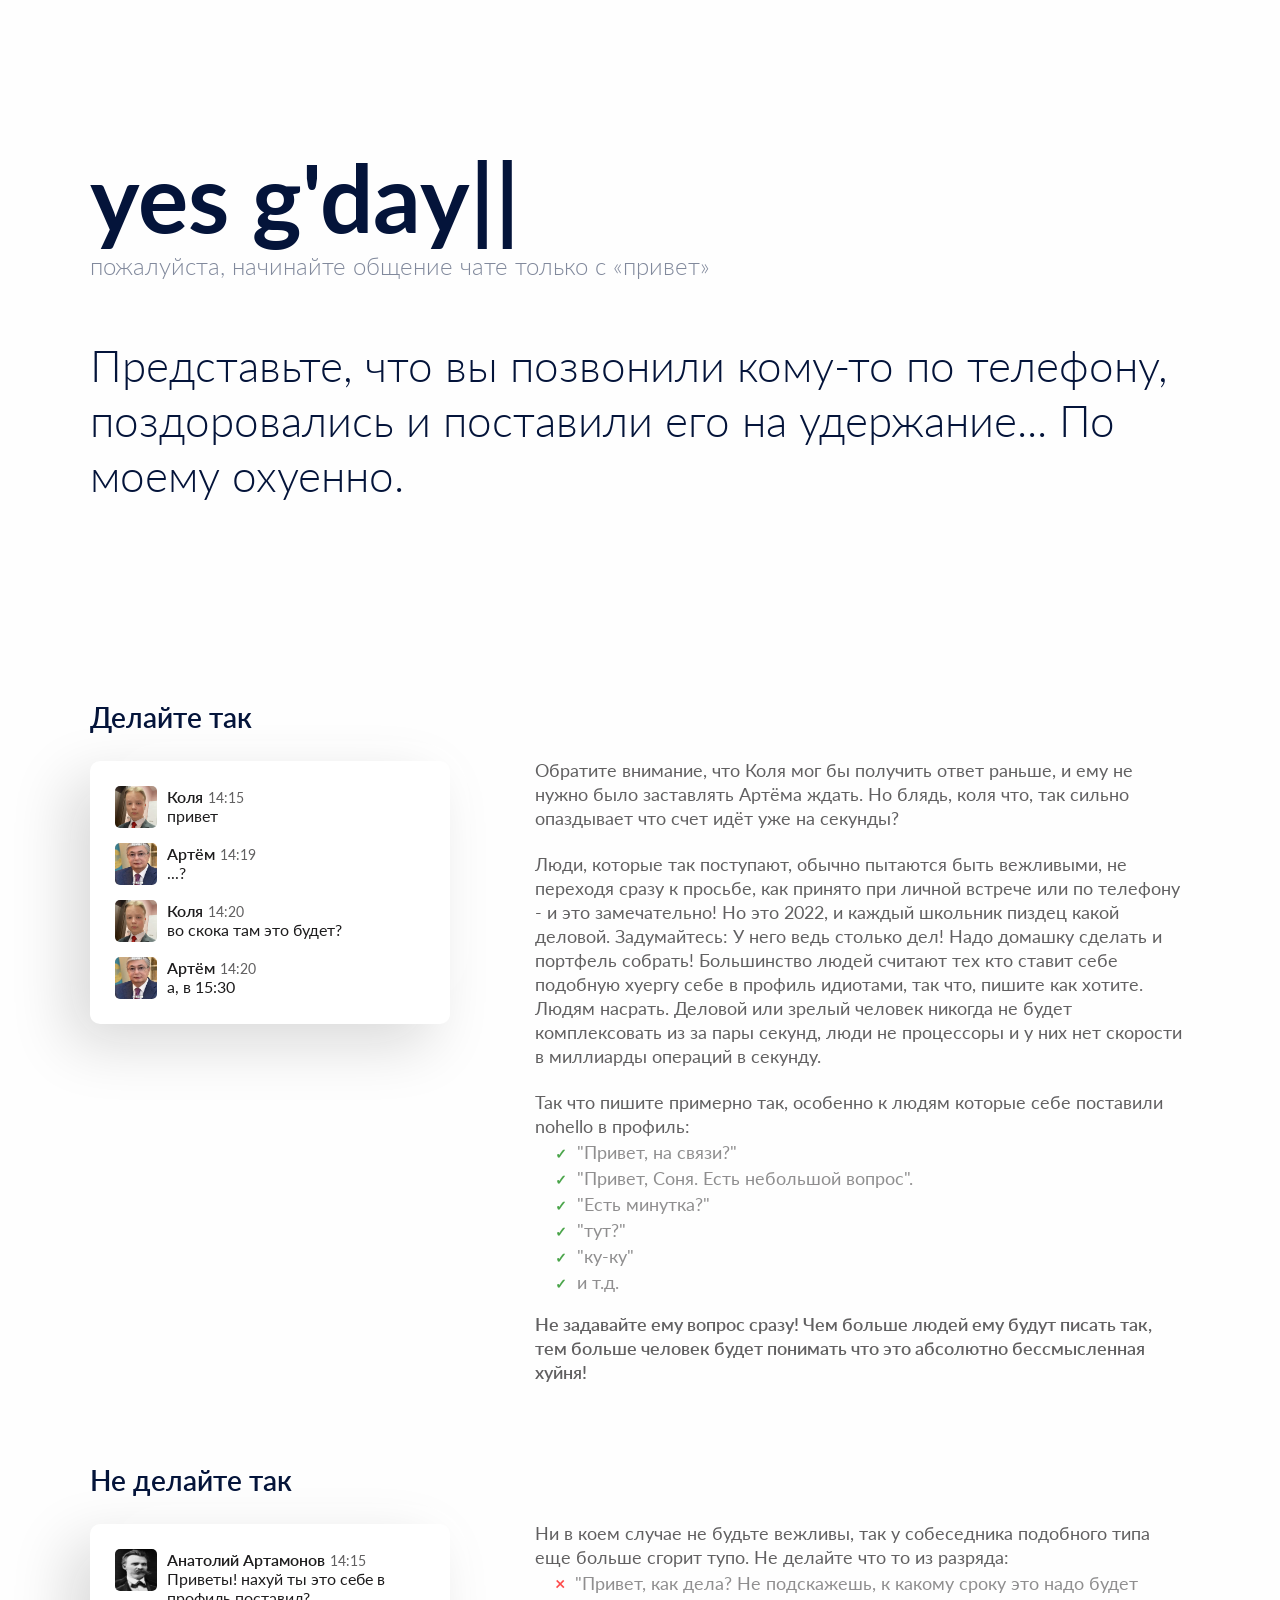
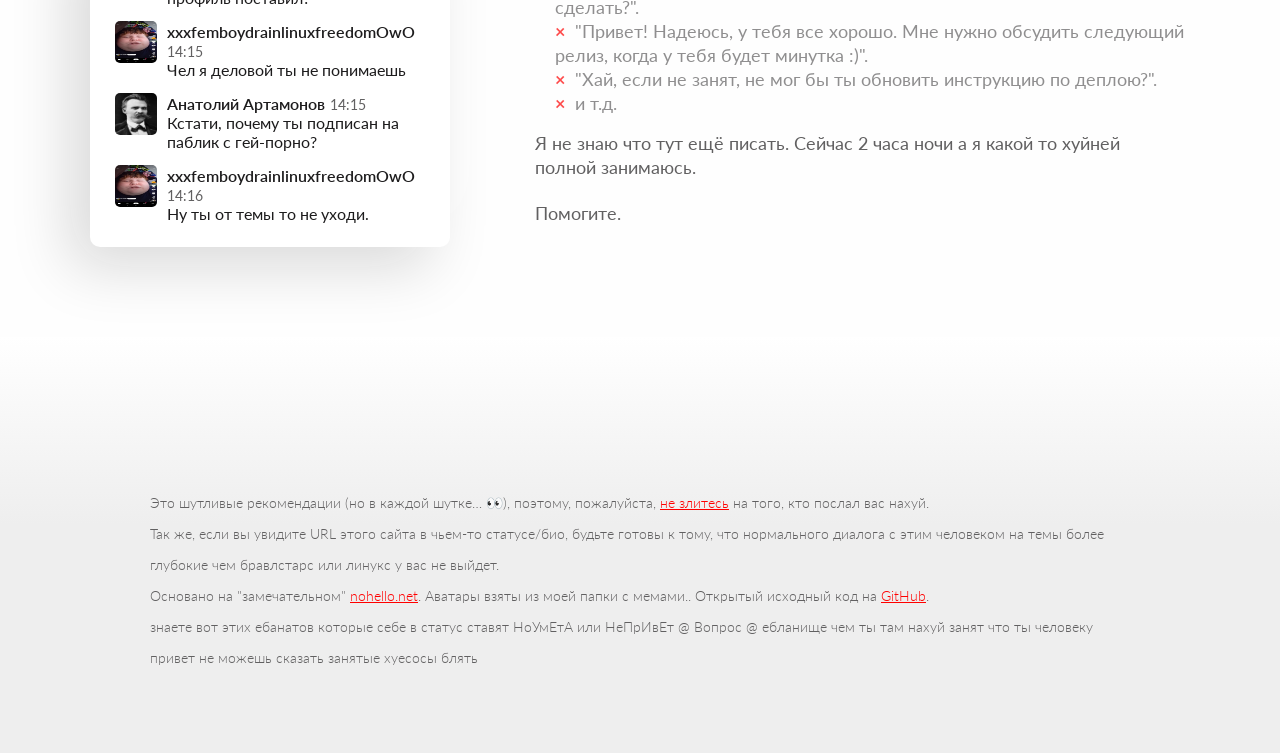
==== index.html @ 8e54714f "something" ====
<!DOCTYPE html>
<html lang="ru" dir="ltr"><head><meta http-equiv="Content-Type" content="text/html; charset=UTF-8">
    <title>no hello</title>
    <link rel="stylesheet" type="text/css" href="./no hello_files/styles.css">
    <meta name="viewport" content="width=device-width, initial-scale=1.0">
    
    <!-- primary meta -->
    <meta name="title" content="no hello">
    <meta name="description" content="пожалуйста, не начинайте общение чате только с «привет»">
    <!-- opengraph/facebook -->
    <meta property="og:type" content="website">
    <meta property="og:title" content="no hello">
    <meta property="og:description" content="пожалуйста, не начинайте общение чате только с «привет»">
    <meta property="og:image" content="https://nohello.net/img/XzfE_FYNGc-500.webp">
    <!-- twitter -->
    <meta property="twitter:card" content="summary">
    <meta property="twitter:title" content="no hello">
    <meta property="twitter:description" content="пожалуйста, не начинайте общение чате только с «привет»">
    <meta property="twitter:image" content="https://nohello.net/img/XzfE_FYNGc-500.webp">
    <!-- icons -->
    <link rel="apple-touch-icon" href="https://nohello.net/img/rduOO4qVxo-180.webp">
    <link rel="shortcut icon" href="https://nohello.net/img/xJUIlk3eTz-180.webp" type="image/x-icon">
    <link rel="icon" href="https://nohello.net/img/xJUIlk3eTz-180.webp" type="image/x-icon">

    
  </head>
  <body>
    <div id="wholesite">
  <div class="container">
    <div class="hero">
      <div id="plsstop">
        <h1 class="name">
          yes
          <span id="strike">g'day</span><span class="typed-cursor typed-cursor--blink">|</span>
        </h1>
      </div>
      <span class="subtitle">пожалуйста, начинайте общение чате только с «привет»</span>
      <h2 class="lead">
        Представьте, что вы позвонили кому-то по телефону, поздоровались и поставили его на удержание... По моему охуенно.
      </h2>
    </div>
  </div>

  <div class="container yepyep">
    <div class="sections sectionleft">
      <h2 class="section-title">Делайте так</h2>
      <div class="list-card example one">
        <div class="slack">
          <picture><source type="image/webp" srcset="./img/cryaboutit.png 128w"><img alt="Аватар Коли в Слаке" src="./img/cryaboutit.png" width="128" height="128"></picture>
          <span class="slackname">Коля</span>
          <span class="slacktime">14:15</span><br>
          <span class="slackmessage">привет</span>
        </div>
        <div class="slack">
          <picture><source type="image/webp" srcset="./img/csgo.jpg 128w"><img alt="Аватар Артёма в Слаке" src="./img/csgo.jpg" width="128" height="128"></picture>
          <span class="slackname">Артём</span>
          <span class="slacktime">14:19</span><br>
          <span class="slackmessage">...?</span>
        </div>
        <div class="slack">
          <picture><source type="image/webp" srcset="./img/cryaboutit.png"><img alt="Аватар Коли в Слаке" src="./img/cryaboutit.png" width="128" height="128"></picture>
          <span class="slackname">Коля</span>
          <span class="slacktime">14:20</span><br>
          <span class="slackmessage">во скока там это будет?</span>
        </div>
        <div class="slack">
          <picture><source type="image/webp" srcset="./img/csgo.jpg 128w"><img alt="Аватар Артёма в Слаке" src="./img/csgo.jpg" width="128" height="128"></picture>
          <span class="slackname">Артём</span>
          <span class="slacktime">14:20</span><br>
          <span class="slackmessage">а, в 15:30</span>
        </div>
      </div>
    </div>
    <div class="sections sectionright">
      <div class="list-card">
        <div>
          <p>Обратите внимание, что Коля мог бы получить ответ раньше, и ему не нужно было заставлять Артёма ждать. Но блядь, коля что, так сильно опаздывает что счет идёт уже на секунды?</p>
<p>Люди, которые так поступают, обычно пытаются быть вежливыми, не переходя сразу к просьбе, как принято при личной встрече или по телефону - и это замечательно! Но это 2022, и каждый школьник пиздец какой деловой. Задумайтесь: У него ведь столько дел! Надо домашку сделать и портфель собрать! Большинство людей считают тех кто ставит себе подобную хуергу себе в профиль идиотами, так что, пишите как хотите. Людям насрать. Деловой или зрелый человек никогда не будет комплексовать из за пары секунд, люди не процессоры и у них нет скорости в миллиарды операций в секунду.</p>
<p>Так что пишите примерно так, особенно к людям которые себе поставили nohello в профиль:</p>
<ul>
<li>"Привет, на связи?"</li>
<li>"Привет, Соня. Есть небольшой вопрос".</li>
<li>"Есть минутка?"</li>
<li>"тут?"</li>
<li>"ку-ку"</li>
<li>и т.д.</li>
</ul>
<p><strong>Не задавайте ему вопрос сразу! Чем больше людей ему будут писать так, тем больше человек будет понимать что это абсолютно бессмысленная хуйня!</strong></p>

        </div>
      </div>
    </div>
  </div>
  <div class="container nonos">
    <div class="sections sectionleft">
      <h2 class="section-title yepyep">Не делайте так</h2>
      <div class="list-card example two">
        <div class="slack">
          <picture><source type="image/png" srcset="./img/geniy.jpg 128w"><img alt="Аватар Дарьи в Слаке" src="./img/geniy.jpg" width="128" height="128"></picture>
          <span class="slackname">Анатолий Артамонов</span>
          <span class="slacktime">14:15</span><br>
          <span class="slackmessage">Приветы! нахуй ты это себе в профиль поставил?</span>
        </div>
        <div class="slack">
          <picture><source type="image/webp" srcset="./img/murderdrones.png 128w"><img alt="Аватар Артёма в Слаке" src="./img/murderdrones.png" width="128" height="128"></picture>
          <span class="slackname">xxxfemboydrainlinuxfreedomOwO</span>
          <span class="slacktime">14:15</span><br>
          <span class="slackmessage">Чел я деловой ты не понимаешь</span>
        </div>
        <div class="slack">
          <picture><source type="image/webp" srcset="./img/geniy.jpg 128w"><img alt="Аватар Дарьи в Слаке" src="./img/geniy.jpg" width="128" height="128"></picture>
          <span class="slackname">Анатолий Артамонов</span>
          <span class="slacktime">14:15</span><br>
          <span class="slackmessage">Кстати, почему ты подписан на паблик с гей-порно?</span>
        </div>
        <div class="slack">
          <picture><source type="image/webp" srcset="./img/murderdrones.png 128w"><img alt="Аватар Артёма в Слаке" src="./img/murderdrones.png" width="128" height="128"></picture>
          <span class="slackname">xxxfemboydrainlinuxfreedomOwO</span>
          <span class="slacktime">14:16</span><br>
          <span class="slackmessage">Ну ты от темы то не уходи.</span>
        </div>
      </div>
    </div>
    <div class="sections sectionright">
      <div class="list-card">
        <div>
          <p>Ни в коем случае не будьте вежливы, так у собеседника подобного типа еще больше сгорит тупо. Не делайте что то из разряда:</p>
<ul>
<li>"Привет, как дела? Не подскажешь, к какому сроку это надо будет сделать?".</li>
<li>"Привет! Надеюсь, у тебя все хорошо. Мне нужно обсудить следующий релиз, когда у тебя будет минутка :)".</li>
<li>"Хай, если не занят, не мог бы ты обновить инструкцию по деплою?".</li>
<li>и т.д.</li>
</ul>
<p>Я не знаю что тут ещё писать. Сейчас 2 часа ночи а я какой то хуйней полной занимаюсь.</p>
<p>Помогите.</p>

        </div>
      </div>
    </div>
  </div>
  <footer>
    <p>
      Это шутливые рекомендации (но в каждой шутке… 👀), поэтому, пожалуйста, <a href="https://www.youtube.com/watch?v=xzpndHtdl9A">не злитесь</a> на того, кто послал вас нахуй.
    </p>
    <p>
      Так же, если вы увидите URL этого сайта в чьем-то статусе/био, будьте готовы к тому, что нормального диалога с этим человеком на темы более глубокие чем бравлстарс или линукс у вас не выйдет.
    </p>
    <p>
      Основано на "замечательном" <a href="https://nohello.net">nohello.net</a>. Аватары взяты из моей папки с мемами.</a></em>. Открытый исходный код на <a href="https://github.com/nohello-net/site">GitHub</a>.
    </p>
    <p>
    </p>

    <section class="other-languages">
      <p>
        знаете вот этих ебанатов которые себе в статус ставят НоУмЕтА или НеПрИвЕт
@
Вопрос
@
ебланище чем ты там нахуй занят что ты человеку привет не можешь сказать занятые хуесосы блять
      </p>

  
    </section>

  </footer>
</div>

<div id="preloadimg"></div>

<style type="text/css">
#preloadimg.now {
  background: url(/img/Lz_GRWdPcu-220.webp) no-repeat -9999px -9999px;
}
</style>

<script>
whyyyyy = "url('/img/Lz_GRWdPcu-220.webp')"
</script>

<script src="./no hello_files/typed.js@2.0.11"></script>
<script src="./no hello_files/nohello.js.download"></script><style type="text/css" data-typed-js-css="true">
        .typed-cursor{
          opacity: 1;
        }
        .typed-cursor.typed-cursor--blink{
          animation: typedjsBlink 0.7s infinite;
          -webkit-animation: typedjsBlink 0.7s infinite;
                  animation: typedjsBlink 0.7s infinite;
        }
        @keyframes typedjsBlink{
          50% { opacity: 0.0; }
        }
        @-webkit-keyframes typedjsBlink{
          0% { opacity: 1; }
          50% { opacity: 0.0; }
          100% { opacity: 1; }
        }
      </style>
<script src="./no hello_files/hello.js.download"></script>
  <!-- Cloudflare Pages Analytics --><script defer="" src="./no hello_files/beacon.min.js.download" data-cf-beacon="{&quot;token&quot;: &quot;68ea3b3051d14cadbf42d0067031239a&quot;}"></script><!-- Cloudflare Pages Analytics -->
</body></html>
---- no hello_files/styles.css ----
/* load google font*/
@import url('https://fonts.googleapis.com/css?family=Lato:300,400,700');

/* reset styles */

html,
body,
div,
span,
applet,
object,
iframe,
h1,
h2,
h3,
h4,
h5,
h6,
p,
blockquote,
pre,
a,
abbr,
acronym,
address,
big,
cite,
code,
del,
dfn,
em,
img,
ins,
kbd,
q,
s,
samp,
small,
strike,
strong,
sub,
sup,
tt,
var,
b,
u,
i,
center,
dl,
dt,
dd,
ol,
ul,
li,
fieldset,
form,
label,
legend,
table,
caption,
tbody,
tfoot,
thead,
tr,
th,
td,
article,
aside,
canvas,
details,
embed,
figure,
figcaption,
footer,
header,
hgroup,
menu,
nav,
output,
ruby,
section,
summary,
time,
mark,
audio,
video {
  margin: 0;
  padding: 0;
  border: 0;
  font-size: 100%;
  font: inherit;
  vertical-align: baseline;
}
/* html5 display-role reset for older browsers */
article,
aside,
details,
figcaption,
figure,
footer,
header,
hgroup,
menu,
nav,
section {
  display: block;
}
a {
  text-decoration: none;
  text-transform: none;
  color: #4a90e2;
}

footer {
  float: left;
  width: 100%;
  min-height: 150px;
  font-size: 14px;
  padding: 150px 150px 80px 150px !important;
  margin-top: 0px !important;
  color: #616061;
  background-color: #eee;
  background: linear-gradient(
    180deg,
    rgba(255, 255, 255, 1) 0%,
    rgba(238, 238, 238, 1) 45%
  );
  max-width: none !important;
  margin-bottom: 0 !important;
  font-weight: 300;
}

footer p {
  color: #616061;
}

footer a {
  color: red;
  text-decoration: underline;
}

footer a:hover {
  text-decoration: none;
}

*[dir='rtl'] {
  direction: rtl;
  unicode-bidi: embed;
}

body {
  line-height: 1;
  font-family: lato, ubuntu, -apple-system, BlinkMacSystemFont, Segoe UI, Roboto,
    Oxygen, Ubuntu, Cantarell, Open Sans, Helvetica Neue, sans-serif;
  text-rendering: optimizeLegibility;
  -webkit-font-smoothing: antialiased;
  font-size: 19px;
  background-color: #fefefe;
  color: #04143a;
  background-size: 100%;
  background-repeat: no-repeat;
  background-attachment: fixed;
  background-position: center;
}
blockquote,
q {
  quotes: none;
}
blockquote:before,
blockquote:after,
q:before,
q:after {
  content: '';
  content: none;
}
table {
  border-collapse: collapse;
  border-spacing: 0;
}

p {
  color: #15171a;
  font-size: 17;
  line-height: 31px;
}

strong {
  font-weight: 600;
}

em {
  font-style: italic;
}

div,
footer {
  box-sizing: border-box;
}

footer,
.container {
  max-width: 1100px;
  height: auto;
  margin: 60px auto;
}

.hero {
  margin: 150px auto 200px auto;
  position: relative;
}

@media (max-width: 1024px) {
  .hero {
    margin: 60px auto;
  }
}

h1.name {
  font-size: 94px;
  font-weight: 700;
  display: inline-block;
  text-decoration-color: #fff;
}


.subtitle {
  display: block;
  font-size: 24px;
  font-weight: 300;
  color: #81899c;
  margin-top: 10px;
}

.lead {
  font-size: 44px;
  font-weight: 300;
  margin-top: 60px;
  line-height: 55px;
}

.sections {
  vertical-align: top;
  display: inline-block;

  min-height: 50px;
}

.sectionleft {
  width: 40%;
}

.sectionright {
  width: 59%;
}

.section-title {
  font-size: 28px;
  font-weight: 600;
  margin-bottom: 15px;
}

.list-card.example {
  -moz-box-shadow: 0px 0px 29px -4px rgba(0, 0, 0, 0.46);
  margin: 30px 80px;
  padding: 25px 25px 10px 25px;
  border-radius: 10px;
  background: #ffffff;
  box-shadow: -20px 20px 60px #d9d9d9, 20px -20px 60px #ffffff;
}

*[dir='ltr'] .list-card.example {
  margin-left: 0;
}

*[dir='rtl'] .list-card.example {
  margin-right: 0;
}

.list-card .exp,
.list-card div {
  display: inline-block;
  vertical-align: top;
}

.list-card .exp {
  margin-right: 15px;
  color: #4a90e2;
  font-weight: 600;
  width: 100px;
}

.list-card div {
  width: 100%;
}

.list-card h3 {
  font-size: 20px;
  font-weight: 600;
  color: #5b6a9a;
  line-height: 26px;
  margin-bottom: 8px;
}

.list-card div p {
  font-size: 18px;
  color: #616061;
  line-height: 24px;
  margin-bottom: 22px;
}

.list-card div p:first-of-type {
  margin-top: 55px;
}

.container ul {
  list-style: none;
  font-size: 18px;
  color: #616061;
  line-height: 24px;
  margin-bottom: 16px;
  margin-left: 20px;
  margin-top: -20px;
  opacity: 70%;
}

*[dir='rtl'] .container ul {
  margin-left: 0;
  margin-right: 20px;
}

.nonos ul li:before {
  content: '×';
  color: red;
  font-weight: bold;
  padding-right: 10px;
  opacity: 100% !important;
}

.yepyep ul li:before {
  content: '✓';
  font-size: 14px;
  font-weight: bold;
  color: green;
  padding-right: 10px;
  opacity: 100% !important;
}

*[dir='rtl'] .nonos ul li:before,
*[dir='rtl'] .yepyep ul li:before {
  padding-right: 0;
  padding-left: 10px;
}

.slack {
  padding-bottom: 15px;
}

.slack img {
  width: 42px;
  height: 42px;
  border-radius: 5px;
  float: left;
  margin-right: 10px;
}

*[dir='rtl'] .slack img {
  float: right;
  margin-right: 0;
  margin-left: 10px;
}

.slack .slackname {
  font-weight: 600;
  font-size: 16px;
  color: #1d1c1d;
}

.slack .slacktime {
  font-size: 14px;
  color: #616061;
}

.slack .slackmessage {
  font-size: 16px;
  color: #1d1c1d;
}

.card {
  width: 47.9%;
  height: 200px;
  background-color: #eef0f7;
  display: inline-block;
  margin: 7px 5px;
  vertical-align: top;
  border-radius: 10px;
  text-align: center;
  padding-top: 50px;
}

.card-active,
.card:hover {
  transform: scale(1.02);
  transition: 0.5s;
  background-color: #fff;
  box-shadow: 0px 5px 50px -8px #ddd;
  cursor: pointer;
}

.other-languages p,
.other-languages ul,
.other-languages li {
  display: inline;
}

.other-languages li:after {
  content: ',';
}

.other-languages li:last-child:before {
  content: '& ';
}

.other-languages li:last-child:after {
  content: '.';
}

/* media queries*/

@media (max-width: 1024px) {
  footer,
  .container {
    padding: 15px;
    margin: 0px auto;
  }
}

@media (max-width: 768px) {
  footer,
  .container {
    padding: 15px;
    margin: 0px auto;
  }
  .card {
    padding: 15px;
    text-align: left;
  }
  .card h2 {
    font-size: 70px;
  }
  .card,
  .sections {
    width: 100%;
    height: auto;
    margin: 100px 0;
    float: left;
  }
}

@media (max-width: 425px) {
  h1.name {
    font-size: 40px;
  }

  .card,
  .sections {
    width: 100%;
    height: auto;
    margin: 10px 0;
    float: left;
  }

  .lead {
    margin-top: 40px;
    font-size: 20px;
    line-height: 28px;
  }
  footer,
  .container {
    margin: 0px;
    padding: 0 15px;
  }
  footer {
    padding: 150px 15px 80px 15px !important;
    margin-top: -30px !important;
  }

  .list-card.example {
    margin: 30px 10px -20px 0;
    padding: 25px 25px 10px 25px;
    border-radius: 10px;
  }

  .section-title {
    font-size: 20px;
    margin-top: 20px;
  }

  .yepyep .section-title {
    margin-top: 80px;
  }
}
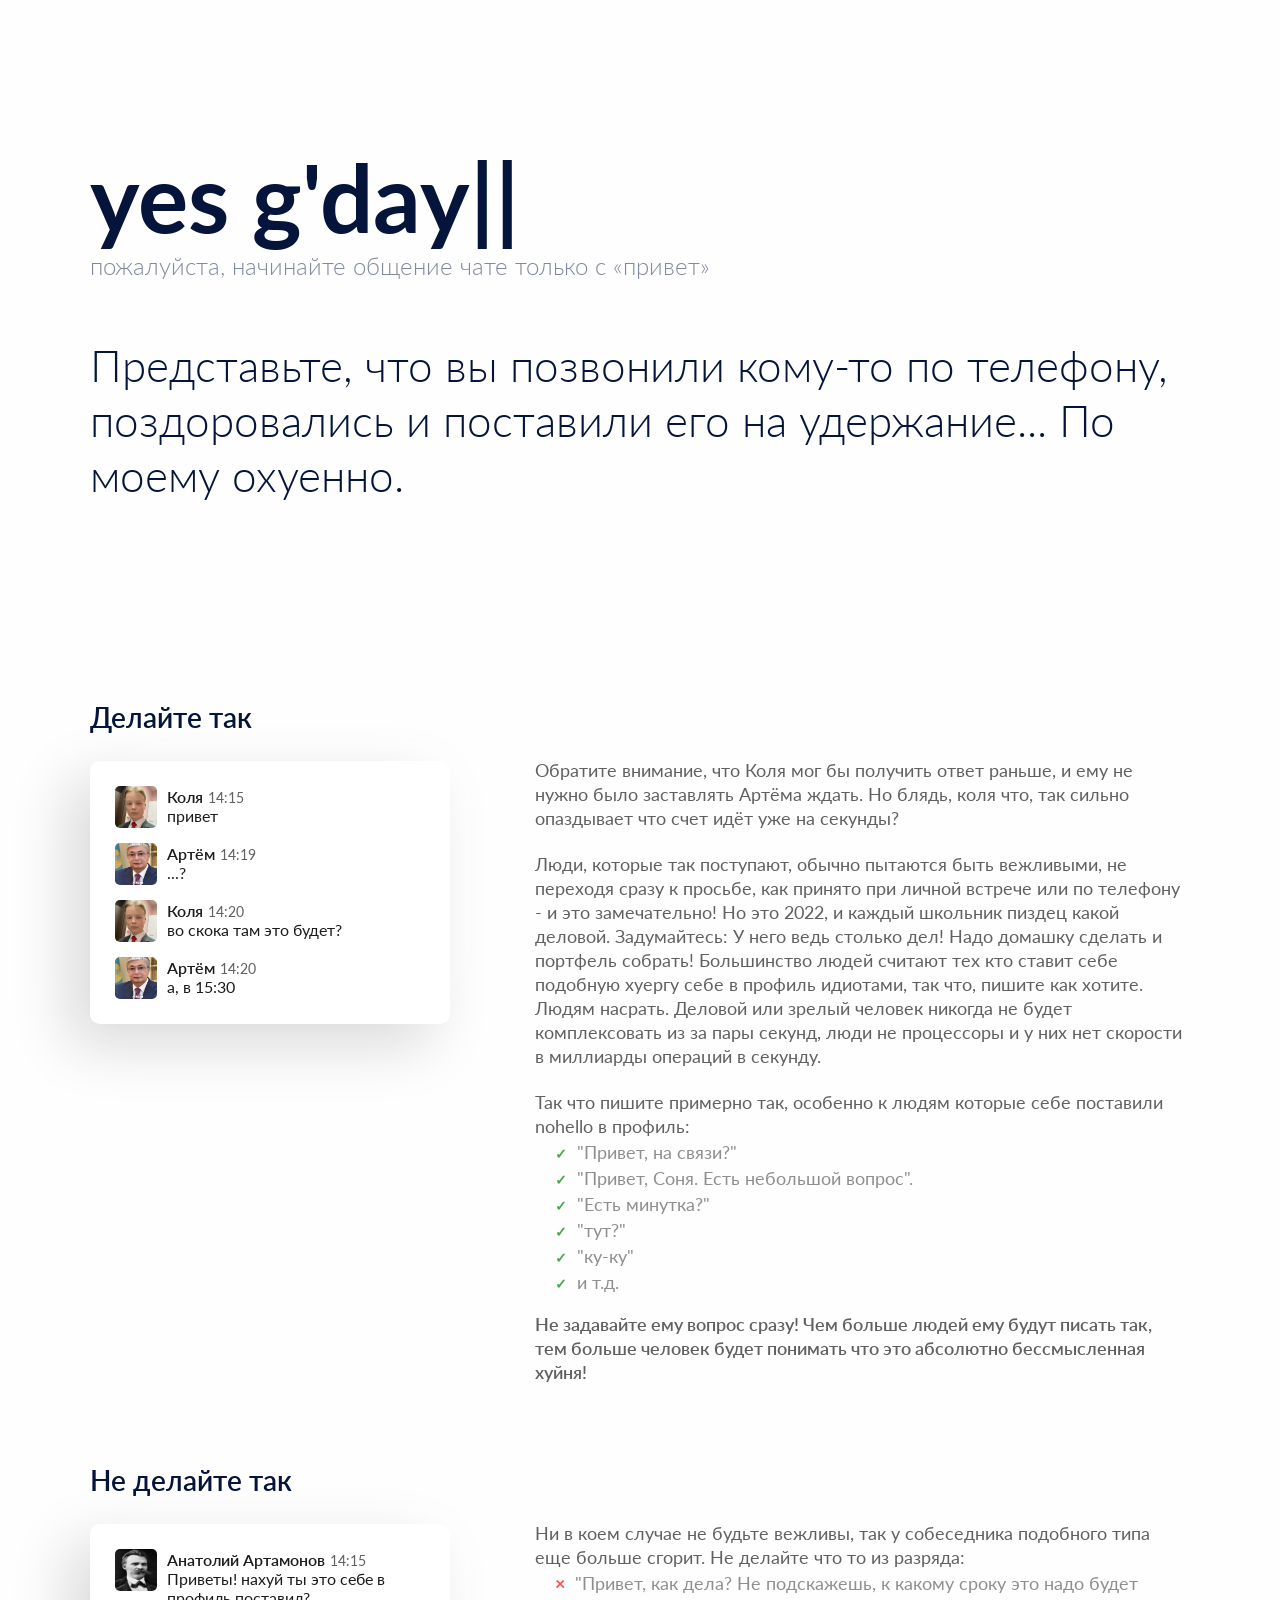
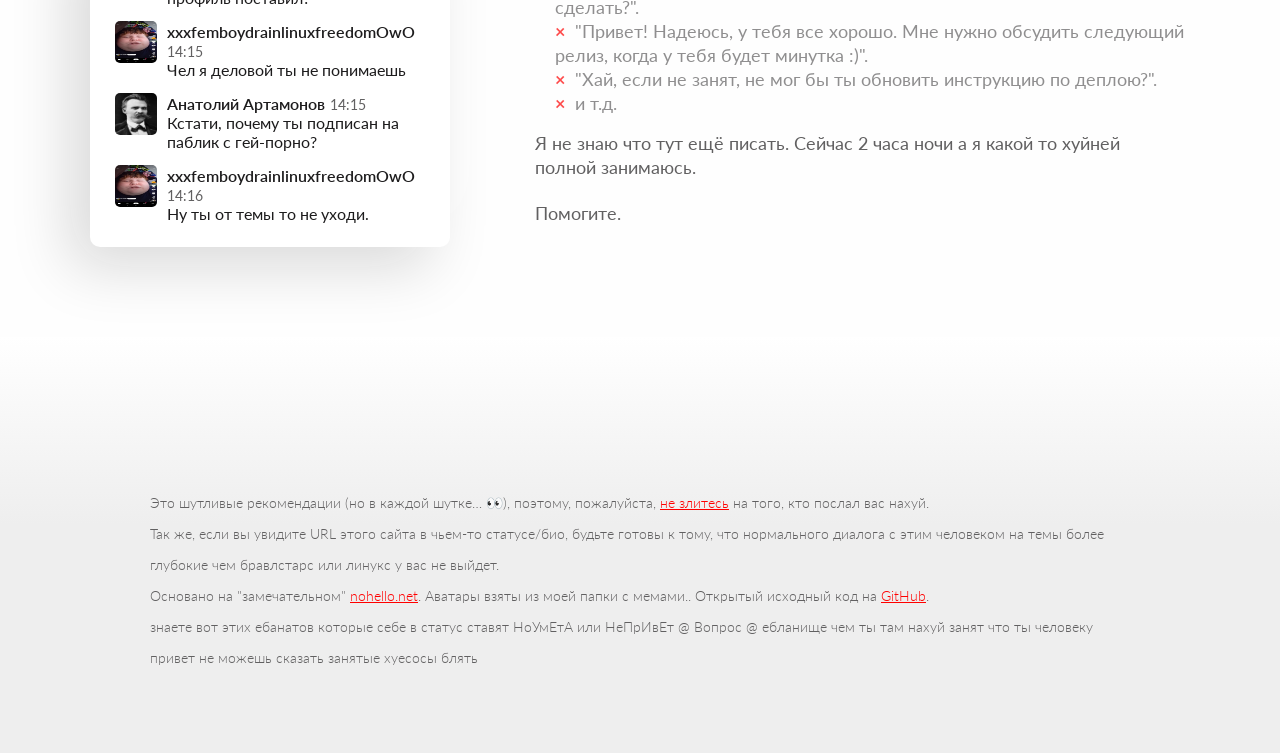
==== commit e8944c35: "Минорные изменения потому что я гений мысли" ====
--- a/index.html
+++ b/index.html
@@ -1,6 +1,6 @@
 <!DOCTYPE html>
 <html lang="ru" dir="ltr"><head><meta http-equiv="Content-Type" content="text/html; charset=UTF-8">
-    <title>no hello</title>
+    <title>yes hello</title>
     <link rel="stylesheet" type="text/css" href="./no hello_files/styles.css">
     <meta name="viewport" content="width=device-width, initial-scale=1.0">
     
@@ -124,7 +124,7 @@
     <div class="sections sectionright">
       <div class="list-card">
         <div>
-          <p>Ни в коем случае не будьте вежливы, так у собеседника подобного типа еще больше сгорит тупо. Не делайте что то из разряда:</p>
+          <p>Ни в коем случае не будьте вежливы, так у собеседника подобного типа еще больше сгорит. Не делайте что то из разряда:</p>
 <ul>
 <li>"Привет, как дела? Не подскажешь, к какому сроку это надо будет сделать?".</li>
 <li>"Привет! Надеюсь, у тебя все хорошо. Мне нужно обсудить следующий релиз, когда у тебя будет минутка :)".</li>
